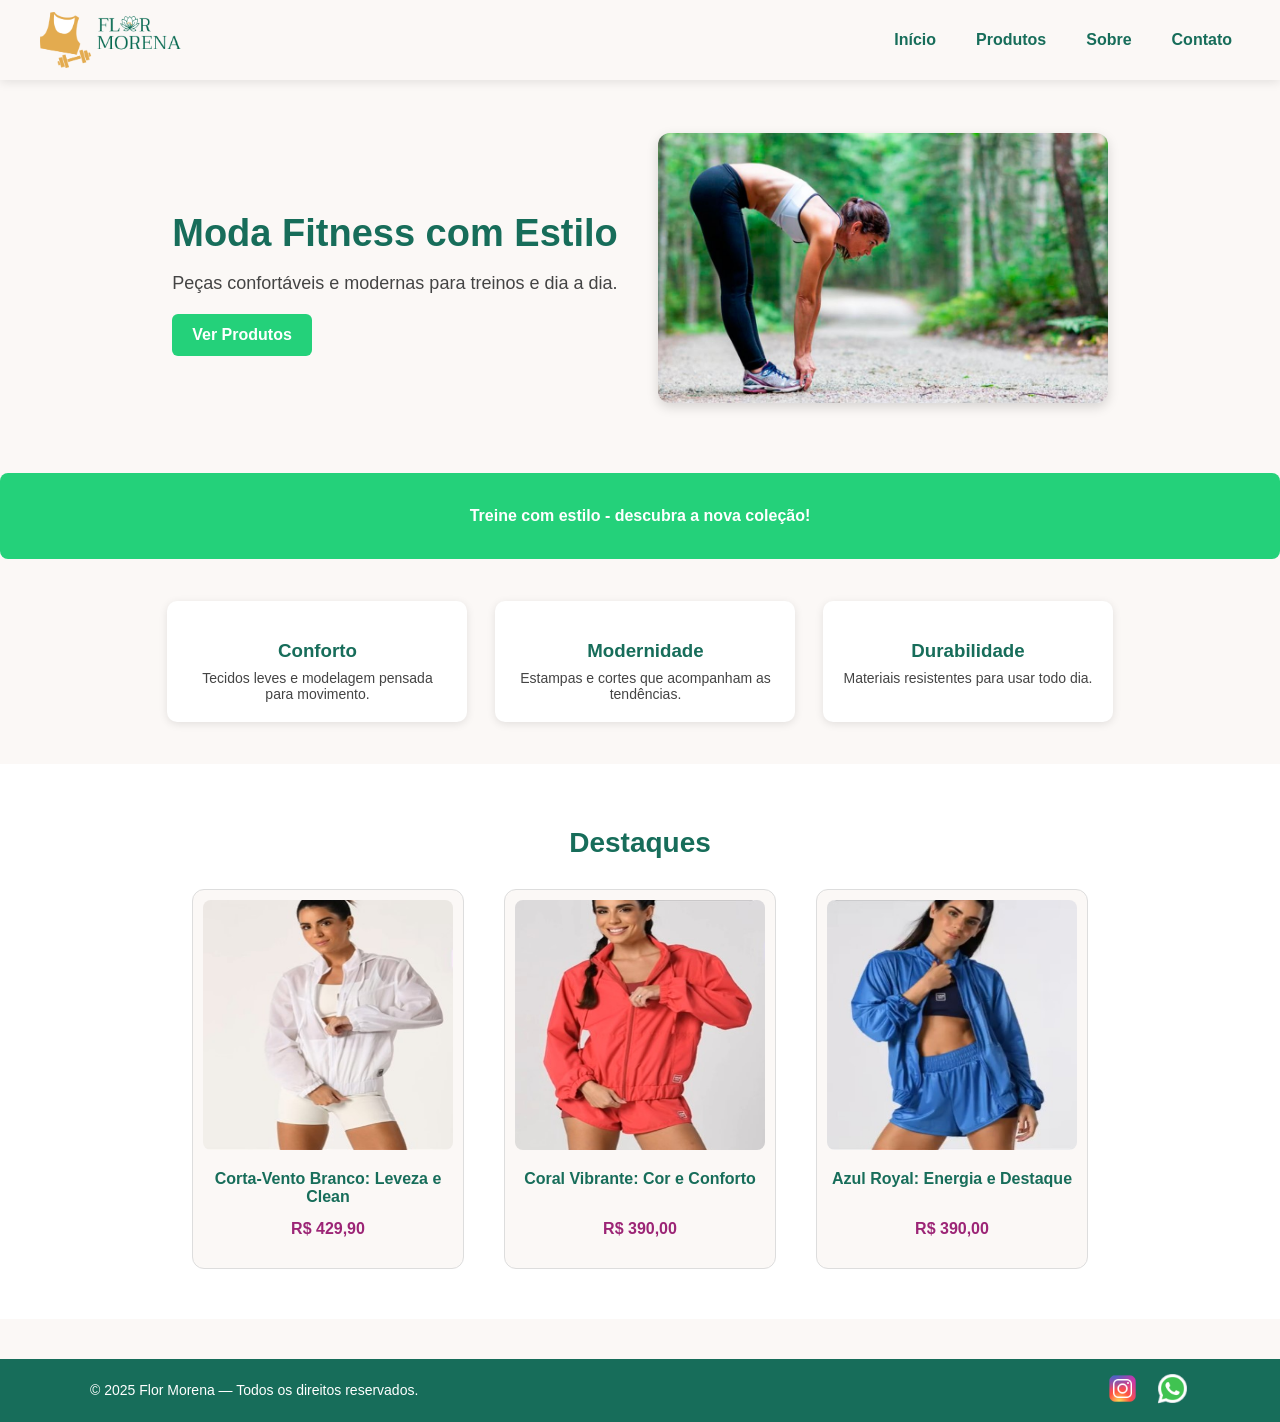
==== index.html @ f597ec7b "Adicionando os arquivos do projeto" ====
<!DOCTYPE html>
<html lang="pt-br">
<head>
    <meta charset="UTF-8">
    <meta name="viewport" content="width=device-width, initial-scale=1.0">
    <title>Flor Morena</title>
    <link rel="stylesheet" href="/css/style.css">
</head>
<body>
    <!-- Cabeçalho -->
    <header>
        <img src="assets/Logotipomenor.png" alt="Logo Flor Morena" class="logo">
        <nav>
            <a href="#">Início</a>
            <a href="produtos.html">Produtos</a>
            <a href="sobre.html">Sobre</a>
            <a href="contato.html">Contato</a>
        </nav>
    </header>

    <!-- Seção principal -->
    <section class="banner">
        <div class="texto-banner">
            <h1>Moda Fitness com Estilo</h1>
            <p>Peças confortáveis e modernas para treinos e dia a dia.</p>
            <a class="botao-principal" href="produtos.html">Ver Produtos</a>
        </div>

        <img src="assets/alongamento.jpg" class="img-banner" alt="Modelo fitness">
    </section>
    <section class="faixa">
        <p>Treine com estilo - descubra a nova coleção!</p>
    </section>

    <!--Diferenciais-->
    <section class="diferenciais">
        <div class="item">
            <h3>Conforto</h3>
            <p>Tecidos leves e modelagem pensada para movimento.</p>
            </div>

        <div class="item">
            <h3>Modernidade</h3>
            <p>Estampas e cortes que acompanham as tendências.</p>
        </div>    
        
        <div class="item">
            <h3>Durabilidade</h3>
            <p>Materiais resistentes para usar todo dia.</p>
        </div>
    </section>

    <!--Vitrine-->
    <section class="vitrine">
        <h2 class="vitrine-titulo">Destaques</h2>
        <div class="vitrine-container">

            <div class="produto-card"> <!--Produto 1-->
                <img src="assets/conjunto branco.jpg" alt="Produto 1">
                <h4>Corta-Vento Branco: Leveza e Clean</h4>
                <p class="preco">R$ 429,90</p>
            </div>
            
            <div class="produto-card"> <!--Produto 2-->
                <img src="assets/conjunto vermelho.jpg" alt="Produto 2">
                <h4>Coral Vibrante: Cor e Conforto</h4>
                <p class="preco">R$ 390,00</p>
            </div>

            <div class="produto-card"> <!--Produto 3-->
                <img src="assets/conjunto azul.jpg" alt="Produto 3">
                <h4>Azul Royal: Energia e Destaque</h4>
                <p class="preco">R$ 390,00</p>
            </div>

        </div>
    </section>

    <!--Rodapé-->
    <footer>
        <div class="footer-container">
            <div class="footer-centro">
                <p>© 2025 Flor Morena — Todos os direitos reservados.</p>
            </div>
            <div class="footer-direita">
                <a href="https://www.instagram.com/flormorena_lins?utm_source=ig_web_button_share_sheet&igsh=ZDNlZDc0MzIxNw==" target="_blank">
                    <img src="assets/icons8-instagram-48.png" alt="Instagram">
                </a>
                <a href="https://wa.me/5514998982320" target="_blank">
                    <img src="assets/icons8-whatsapp-48.png" alt="WhatsApp">
                </a>
            </div>
        </div>
    </footer>
</body>
</html>
---- css/style.css ----
header {
    position: fixed;
    top: 0;
    left: 0;
    width: 100%;
    background: #FBF8F6;
    height: 80px;
    padding: 0 40px;
    display: flex;
    align-items: center;
    box-sizing: border-box;
    box-shadow: 0 2px 10px rgba(0,0,0,0.1);
    z-index: 1000;
}

header nav {
    display: flex;
    align-items: center;
    margin-left: auto;
}

header nav a {
    display: inline-block;
    padding: 10px 8px;
    text-decoration: none;
    color: #176D5A;
    font-weight: bold;
    margin-left: 24px;
    transition: 0.3s;
}

header nav a:hover {
    color: #24D17A;
}

body {
    margin: 0;
    font-family: Arial, Helvetica, sans-serif;
    background: #FBF8F6;
    padding-top: 80px;
}

.logo {
    height: 56px;
    width: auto;
    display: block;
}

.banner {
    display: flex;
    justify-content: center;
    align-items: center;
    padding: 40px;
    margin-top: 13px;
}

.texto-banner {
    max-width: 500px;
}

.texto-banner h1 {
    color: #176D5A;
    font-size: 38px;
    margin-bottom: 10px;
}

.texto-banner p {
    color: #444;
    font-size: 18px;
    margin-bottom: 20px;
}

.botao-principal {
    background: #24D17A;
    color: white;
    padding: 12px 20px;
    border-radius: 6px;
    text-decoration: none;
    font-weight: bold;
    display: inline-block;
    transition: 0.3s;
}

.botao-principal:hover {
    background: #1fb56a;
}

.img-banner {
    width: 450px;
    margin-left: 40px;
    border-radius: 12px;
    box-shadow: 0 4px 12px rgba(0,0,0,0.15);
}

.faixa {
    background: #24D17A;
    padding: 18px 10px;
    text-align: center;
    color: #fff;
    font-weight: 700;
    margin-top: 30px;
    border-radius: 8px;
}

.diferenciais {
    display: flex;
    justify-content: center;
    gap: 28px;
    margin: 42px 20px;
    text-align: center;
}

.diferenciais .item {
    max-width: 260px;
    background: #fff;
    padding: 20px;
    border-radius: 10px;
    box-shadow: 0 2px 8px rgba(0,0,0,0.1);
}

.diferenciais .item h3 {
    color: #176D5A;
    margin-bottom: 8px;
}

.diferenciais .item p {
    color: #444;
    font-size: 14px;
    margin: 0;
}

.vitrine {
    padding: 40px 0;
    text-align: center;
    background: #fff;
}

.vitrine-titulo {
    color: #176D5A;
    font-size: 28px;
    margin-bottom: 20px;
}

.vitrine-container {
    display: flex;
    justify-content: center;
    gap: 20px;
}

.produto-card {
    width: 250px;
    background: #FBF8F6;
    border: 1px solid #ddd;
    padding: 10px;
    margin: 10px;
    text-align: center;
    border-radius: 12px;
    transition: 0.3s;
}

.produto-card:hover {
    transform: translateY(-5px);
    box-shadow: 0 6px 15px rgba(0,0,0,0.15);
}

.produto-card img {
    width: 100%;
    height: 250px;
    border-radius: 8px;
    margin-bottom: 10px;
}

.produto-card h4 {
    margin: 6px 0 4px 0;
    color: #176D5A;
    font-size: 16px;
    height: 40px;
}

.produto-card .preco {
    color: #9C2576;
    font-weight: 700;
    margin-top: 10px;
    margin-bottom: 20px;
}

footer {
    background-color: #176D5A;
    padding: 12px 0;
    color: white;
    margin-top: 40px;
}

.footer-container {
    display: flex;
    justify-content: space-between;
    align-items: center;
    max-width: 1100px;
    margin: 0 auto;
    padding: 0 20px;
}

.footer-centro p {
    font-size: 14px;
    margin: 0;
}

.footer-direita {
    display: flex;
    gap: 15px;
}

.footer-direita img {
    width: 35px;
    height: 35px;
}

@media (max-width: 768px) {
    header {
        flex-direction: column;
        height: auto;
        padding: 15px;
    }

    header nav {
        margin-left: 0;
        margin-top: 10px;
        flex-wrap: wrap;
        justify-content: center;
    }

    body {
        padding-top: 120px;
    }

    .banner {
        flex-direction: column;
        text-align: center;
        padding: 20px;
    }

    .img-banner {
        width: 100%;
        max-width: 350px;
        margin: 20px 0 0 0;
    }

    .diferenciais {
        flex-direction: column;
        align-items: center;
    }

    .vitrine-container {
        flex-direction: column;
        align-items: center;
    }

    .footer-container {
        flex-direction: column;
        gap: 10px;
        text-align: center;
    }
}
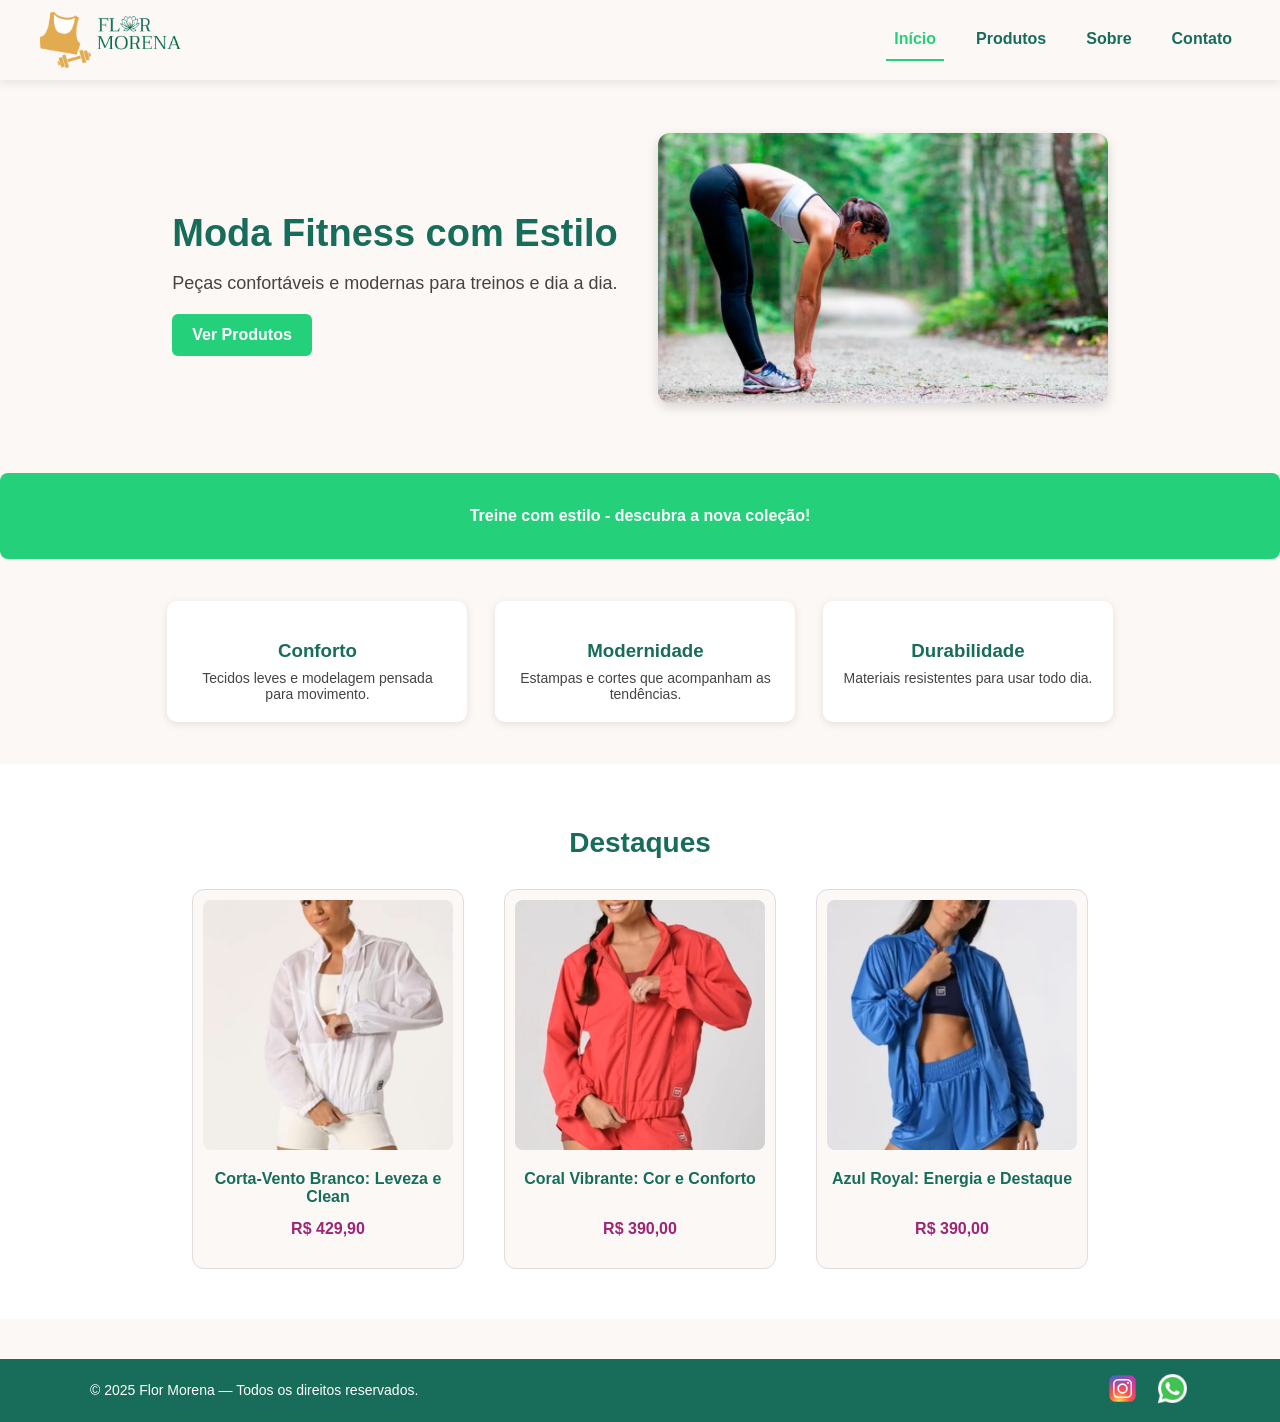
==== commit be89b5cd: "Corrige imagens, classes, menu ativo, banner e rodapé" ====
--- a/index.html
+++ b/index.html
@@ -4,14 +4,15 @@
     <meta charset="UTF-8">
     <meta name="viewport" content="width=device-width, initial-scale=1.0">
     <title>Flor Morena</title>
-    <link rel="stylesheet" href="/css/style.css">
+    <link rel="stylesheet" href="css/base.css">
+    <link rel="stylesheet" href="css/style.css">
 </head>
 <body>
     <!-- Cabeçalho -->
     <header>
-        <img src="assets/Logotipomenor.png" alt="Logo Flor Morena" class="logo">
+        <img src="assets/logotipomenor.png" alt="Logo Flor Morena" class="logo">
         <nav>
-            <a href="#">Início</a>
+            <a href="index.html" class="ativo">Início</a>
             <a href="produtos.html">Produtos</a>
             <a href="sobre.html">Sobre</a>
             <a href="contato.html">Contato</a>
@@ -56,19 +57,19 @@
         <div class="vitrine-container">
 
             <div class="produto-card"> <!--Produto 1-->
-                <img src="assets/conjunto branco.jpg" alt="Produto 1">
+                <img src="assets/conjunto-branco.jpg" alt="Produto 1">
                 <h4>Corta-Vento Branco: Leveza e Clean</h4>
                 <p class="preco">R$ 429,90</p>
             </div>
             
             <div class="produto-card"> <!--Produto 2-->
-                <img src="assets/conjunto vermelho.jpg" alt="Produto 2">
+                <img src="assets/conjunto-vermelho.jpg" alt="Produto 2">
                 <h4>Coral Vibrante: Cor e Conforto</h4>
                 <p class="preco">R$ 390,00</p>
             </div>
 
             <div class="produto-card"> <!--Produto 3-->
-                <img src="assets/conjunto azul.jpg" alt="Produto 3">
+                <img src="assets/conjunto-azul.jpg" alt="Produto 3">
                 <h4>Azul Royal: Energia e Destaque</h4>
                 <p class="preco">R$ 390,00</p>
             </div>
@@ -83,11 +84,11 @@
                 <p>© 2025 Flor Morena — Todos os direitos reservados.</p>
             </div>
             <div class="footer-direita">
-                <a href="https://www.instagram.com/flormorena_lins?utm_source=ig_web_button_share_sheet&igsh=ZDNlZDc0MzIxNw==" target="_blank">
-                    <img src="assets/icons8-instagram-48.png" alt="Instagram">
+                <a href="https://www.instagram.com/flormorena_lins" target="_blank" rel="noopener noreferrer">
+                    <img src="assets/instagram.png" alt="Instagram">
                 </a>
-                <a href="https://wa.me/5514998982320" target="_blank">
-                    <img src="assets/icons8-whatsapp-48.png" alt="WhatsApp">
+                <a href="https://wa.me/5514998982320" target="_blank" rel="noopener noreferrer">
+                    <img src="assets/whatsapp.png" alt="WhatsApp">
                 </a>
             </div>
         </div>
--- a/css/base.css
+++ b/css/base.css
@@ -0,0 +1,114 @@
+/* ----- Corpo da página ----- */
+body {
+    margin: 0;
+    font-family: Arial, Helvetica, sans-serif;
+    background: #FBF8F6;
+    padding-top: 80px; /*espaço pro cabeçalho fixo não cobrir o conteúdo*/
+}
+
+/*Cabeçalho e menu*/
+header {
+    position: fixed;
+    top: 0;
+    left: 0;
+    width: 100%;
+    background: #FBF8F6;
+    height: 80px;
+    padding: 0 40px;
+    display: flex;
+    align-items: center;
+    box-sizing: border-box;
+    box-shadow: 0 2px 10px rgba(0,0,0,0.1);
+    z-index: 1000;
+}
+
+header nav {
+    display: flex;
+    align-items: center;
+    margin-left: auto;
+}
+
+header nav a {
+    display: inline-block;
+    padding: 10px 8px;
+    line-height: 1.2;
+    text-decoration: none;
+    color: #176D5A;
+    font-weight: bold;
+    margin-left: 24px;
+    transition: 0.3s;
+    border-bottom: 2px solid transparent;
+}
+
+header nav a:hover {
+    color: #24D17A;
+}
+
+header nav a.ativo {
+    color: #24D17A;
+    border-bottom-color: #24D17A;
+}
+
+.logo {
+    height: 56px;
+    width: auto;
+    display: block;
+}
+
+/*Rodapé*/
+footer {
+    background-color: #176D5A;
+    padding: 12px 0;
+    color: white;
+    margin-top: 40px;
+}
+
+.footer-container {
+    display: flex;
+    justify-content: space-between;
+    align-items: center;
+    max-width: 1100px;
+    margin: 0 auto;
+    padding: 0 20px;
+}
+
+.footer-centro p {
+    font-size: 14px;
+    margin: 0;
+}
+
+.footer-direita {
+    display: flex;
+    gap: 15px;
+}
+
+.footer-direita img {
+    width: 35px;
+    height: 35px;
+}
+
+/*Celular e tablet*/
+@media (max-width: 768px) {
+    header {
+        flex-direction: column;
+        height: auto;
+        padding: 15px;
+    }
+
+    header nav {
+        margin-left: 0;
+        margin-top: 10px;
+        flex-wrap: wrap;
+        justify-content: center;
+    }
+
+    body {
+        padding-top: 120px;
+    }
+
+    .footer-container {
+        flex-direction: column;
+        text-align: center;
+        gap: 10px;
+    }
+}
--- a/css/style.css
+++ b/css/style.css
@@ -1,51 +1,3 @@
-header {
-    position: fixed;
-    top: 0;
-    left: 0;
-    width: 100%;
-    background: #FBF8F6;
-    height: 80px;
-    padding: 0 40px;
-    display: flex;
-    align-items: center;
-    box-sizing: border-box;
-    box-shadow: 0 2px 10px rgba(0,0,0,0.1);
-    z-index: 1000;
-}
-
-header nav {
-    display: flex;
-    align-items: center;
-    margin-left: auto;
-}
-
-header nav a {
-    display: inline-block;
-    padding: 10px 8px;
-    text-decoration: none;
-    color: #176D5A;
-    font-weight: bold;
-    margin-left: 24px;
-    transition: 0.3s;
-}
-
-header nav a:hover {
-    color: #24D17A;
-}
-
-body {
-    margin: 0;
-    font-family: Arial, Helvetica, sans-serif;
-    background: #FBF8F6;
-    padding-top: 80px;
-}
-
-.logo {
-    height: 56px;
-    width: auto;
-    display: block;
-}
-
 .banner {
     display: flex;
     justify-content: center;
@@ -166,6 +118,7 @@
 .produto-card img {
     width: 100%;
     height: 250px;
+    object-fit: cover;
     border-radius: 8px;
     margin-bottom: 10px;
 }
@@ -184,54 +137,7 @@
     margin-bottom: 20px;
 }
 
-footer {
-    background-color: #176D5A;
-    padding: 12px 0;
-    color: white;
-    margin-top: 40px;
-}
-
-.footer-container {
-    display: flex;
-    justify-content: space-between;
-    align-items: center;
-    max-width: 1100px;
-    margin: 0 auto;
-    padding: 0 20px;
-}
-
-.footer-centro p {
-    font-size: 14px;
-    margin: 0;
-}
-
-.footer-direita {
-    display: flex;
-    gap: 15px;
-}
-
-.footer-direita img {
-    width: 35px;
-    height: 35px;
-}
-
 @media (max-width: 768px) {
-    header {
-        flex-direction: column;
-        height: auto;
-        padding: 15px;
-    }
-
-    header nav {
-        margin-left: 0;
-        margin-top: 10px;
-        flex-wrap: wrap;
-        justify-content: center;
-    }
-
-    body {
-        padding-top: 120px;
-    }
 
     .banner {
         flex-direction: column;
@@ -255,9 +161,4 @@
         align-items: center;
     }
 
-    .footer-container {
-        flex-direction: column;
-        gap: 10px;
-        text-align: center;
-    }
 }
